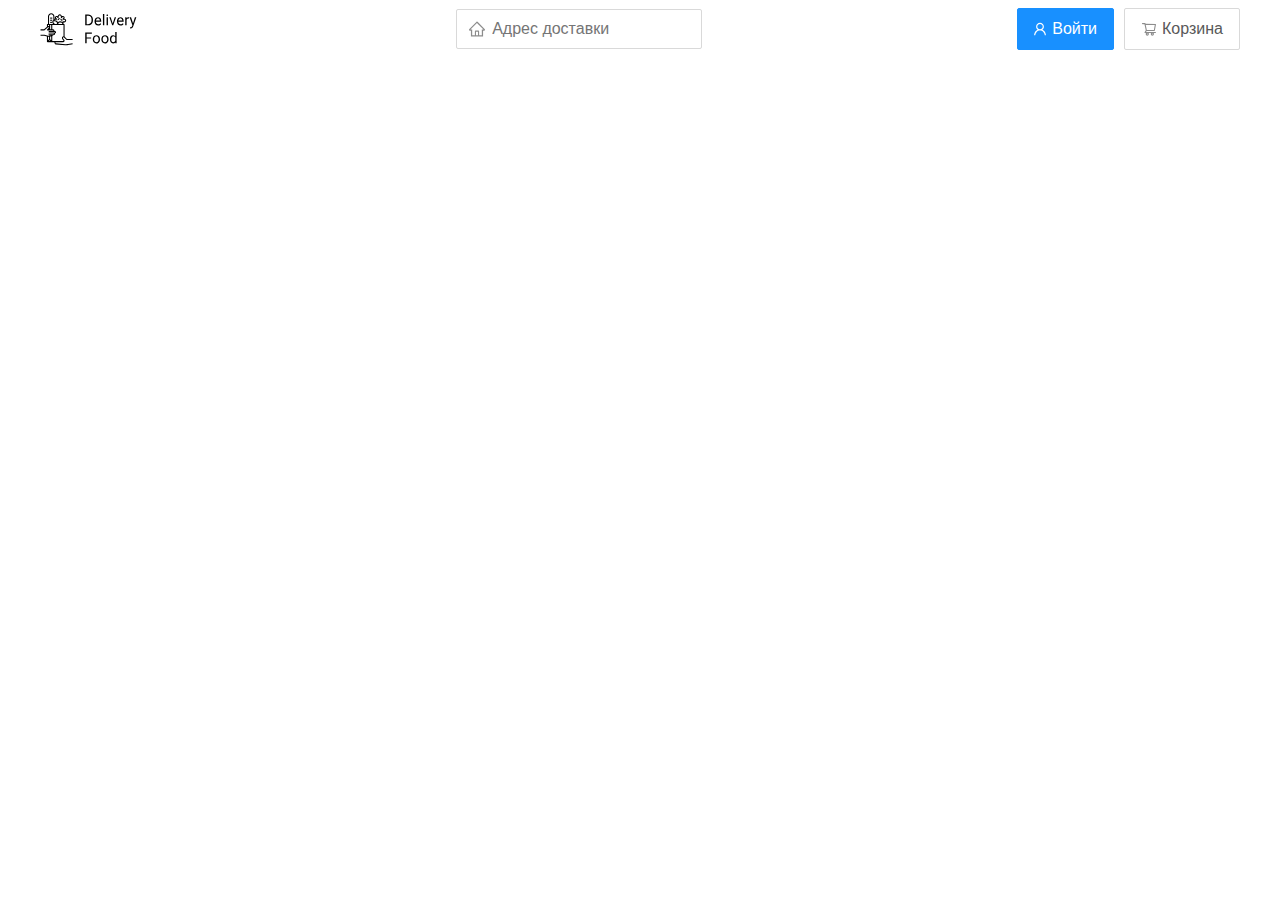
==== index.html @ b2c85dfb "Initial commit" ====
<!DOCTYPE html>
<html lang="en">
  <head>
    <meta charset="UTF-8" />
    <meta name="viewport" content="width=device-width, initial-scale=1.0" />
    <link rel="stylesheet" href="css/style.css" />
    <title>MyDeliveryClub</title>
  </head>
  <body>
    <div class="container">
      <header class="header">
        <img src="img/logo.svg" alt="logo" />
        <input
          type="text"
          class="input search-input"
          placeholder="Адрес доставки"
        />
        <div class="buttons">
          <button class="button button-primary">
            <img src="img/user.svg" alt="user" class="button-icon" />
            <span class="button-text">Войти</span>
          </button>
          <button class="button button-cart">
            <img src="img/cart.svg" alt="cart" class="button-icon" />
            <span class="button-text">Корзина</span>
          </button>
        </div>
      </header>
    </div>
  </body>
</html>
---- css/style.css ----
* {
  box-sizing: border-box;
}
.container {
  max-width: 1200px;
  margin: auto;
}

.header {
  display: flex;
  align-items: center;
  justify-content: space-between;
}

.search-input {
  background: #ffffff;
  border: 1px solid #d9d9d9;
  border-radius: 2px;
  height: 40px;
  /*flex: 0.9;*/
  font-size: 16px;
  line-height: 24px;
  background-image: url(../img/home.svg);
  background-repeat: no-repeat;
  background-position: left 11px center;
  padding-left: 35px;
}

.buttons {
  display: flex;
  align-items: center;
}

.button {
  display: flex;
  align-items: center;
  border-radius: 2px;
  padding: 8px 16px;
  box-shadow: 0px 0px 2px rgba(0, 0, 0, 0.0015);
  font-size: 16px;
  line-height: 24px;
}

.button-primary {
  background: #1890ff;
  border: 1px solid #1890ff;
  color: #ffffff;
  margin-right: 10px;
}

.button-cart {
  color: #595959;
  border: 1px solid #d9d9d9;
  background-color: #fff;
}

.button-icon {
  padding-right: 6px;
}
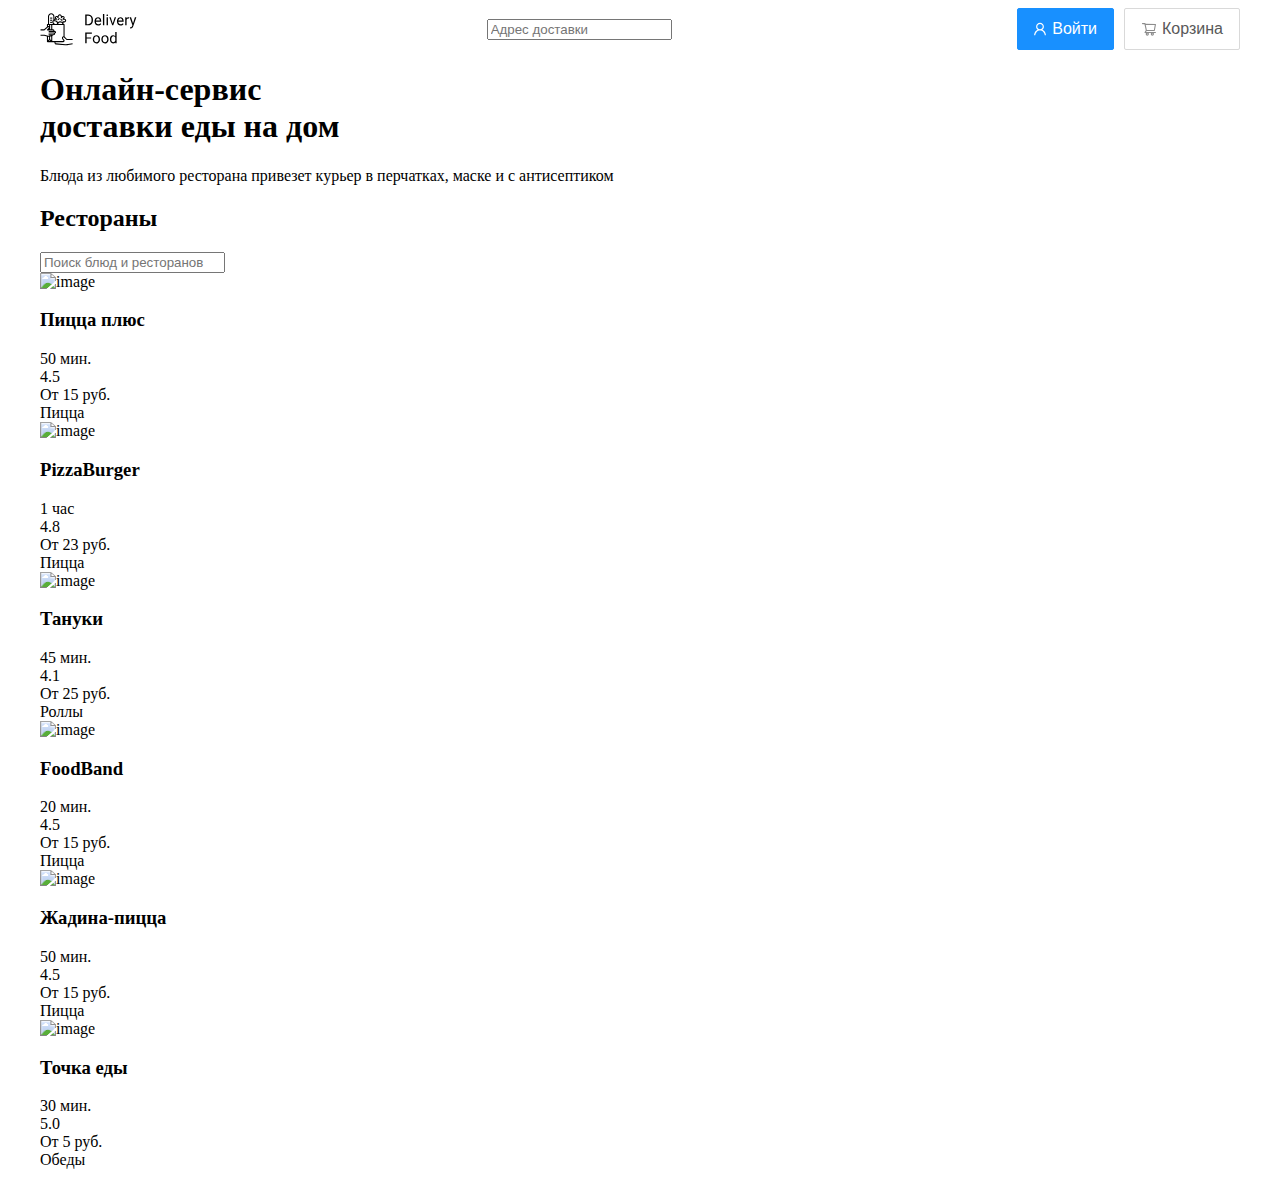
==== commit b7b44280: "Сверстаны карточки" ====
--- a/index.html
+++ b/index.html
@@ -3,6 +3,11 @@
   <head>
     <meta charset="UTF-8" />
     <meta name="viewport" content="width=device-width, initial-scale=1.0" />
+    <link rel="stylesheet" href="css/normalize.css" />
+    <link
+      href="https://fonts.googleapis.com/css?family=Roboto:400,700&display=swap&subset=cyrillic"
+      rel="stylesheet"
+    />
     <link rel="stylesheet" href="css/style.css" />
     <title>MyDeliveryClub</title>
   </head>
@@ -12,7 +17,7 @@
         <img src="img/logo.svg" alt="logo" />
         <input
           type="text"
-          class="input search-input"
+          class="input input-adress"
           placeholder="Адрес доставки"
         />
         <div class="buttons">
@@ -26,6 +31,112 @@
           </button>
         </div>
       </header>
+      <section class="promo">
+        <h1 class="promo-title">
+          Онлайн-сервис <br />
+          доставки еды на дом
+        </h1>
+        <p class="promo-text">
+          Блюда из любимого ресторана привезет курьер в перчатках, маске и с
+          антисептиком
+        </p>
+      </section>
+      <section class="restaurants">
+        <div class="section-heading">
+          <h2 class="section-title">Рестораны</h2>
+          <input
+            type="text"
+            class="input input-search"
+            placeholder="Поиск блюд и ресторанов"
+          />
+        </div>
+        <div class="cards">
+          <div class="card">
+            <img src="img/image.jpg" alt="image" class="card-image" />
+            <div class="card-text">
+              <div class="card-heading">
+                <h3 class="card-title">Пицца плюс</h3>
+                <span class="card-tag tag">50 мин.</span>
+              </div>
+              <div class="card-info">
+                <div class="rating">4.5</div>
+                <div class="price">От 15 руб.</div>
+                <div class="category">Пицца</div>
+              </div>
+            </div>
+          </div>
+          <div class="card">
+            <img src="img/pizzaburger.jpg" alt="image" class="card-image" />
+            <div class="card-text">
+              <div class="card-heading">
+                <h3 class="card-title">PizzaBurger</h3>
+                <span class="card-tag tag">1 час</span>
+              </div>
+              <div class="card-info">
+                <div class="rating">4.8</div>
+                <div class="price">От 23 руб.</div>
+                <div class="category">Пицца</div>
+              </div>
+            </div>
+          </div>
+          <div class="card">
+            <img src="img/tanuki.jpg" alt="image" class="card-image" />
+            <div class="card-text">
+              <div class="card-heading">
+                <h3 class="card-title">Тануки</h3>
+                <span class="card-tag tag">45 мин.</span>
+              </div>
+              <div class="card-info">
+                <div class="rating">4.1</div>
+                <div class="price">От 25 руб.</div>
+                <div class="category">Роллы</div>
+              </div>
+            </div>
+          </div>
+          <div class="card">
+            <img src="img/foodband.jpg" alt="image" class="card-image" />
+            <div class="card-text">
+              <div class="card-heading">
+                <h3 class="card-title">FoodBand</h3>
+                <span class="card-tag tag">20 мин.</span>
+              </div>
+              <div class="card-info">
+                <div class="rating">4.5</div>
+                <div class="price">От 15 руб.</div>
+                <div class="category">Пицца</div>
+              </div>
+            </div>
+          </div>
+          <div class="card">
+            <img src="img/jadina.jpg" alt="image" class="card-image" />
+            <div class="card-text">
+              <div class="card-heading">
+                <h3 class="card-title">Жадина-пицца</h3>
+                <span class="card-tag tag">50 мин.</span>
+              </div>
+              <div class="card-info">
+                <div class="rating">4.5</div>
+                <div class="price">От 15 руб.</div>
+                <div class="category">Пицца</div>
+              </div>
+            </div>
+          </div>
+          <div class="card">
+            <img src="img/tochka.jpg" alt="image" class="card-image" />
+            <div class="card-text">
+              <div class="card-heading">
+                <h3 class="card-title">Точка еды</h3>
+                <span class="card-tag tag">30 мин.</span>
+              </div>
+              <div class="card-info">
+                <div class="rating">5.0</div>
+                <div class="price">От 5 руб.</div>
+                <div class="category">Обеды</div>
+              </div>
+            </div>
+          </div>
+        </div>
+      </section>
     </div>
   </body>
 </html>
--- a/css/style.css
+++ b/css/style.css
@@ -17,7 +17,7 @@
   border: 1px solid #d9d9d9;
   border-radius: 2px;
   height: 40px;
-  /*flex: 0.9;*/
+  flex: 0.9;
   font-size: 16px;
   line-height: 24px;
   background-image: url(../img/home.svg);
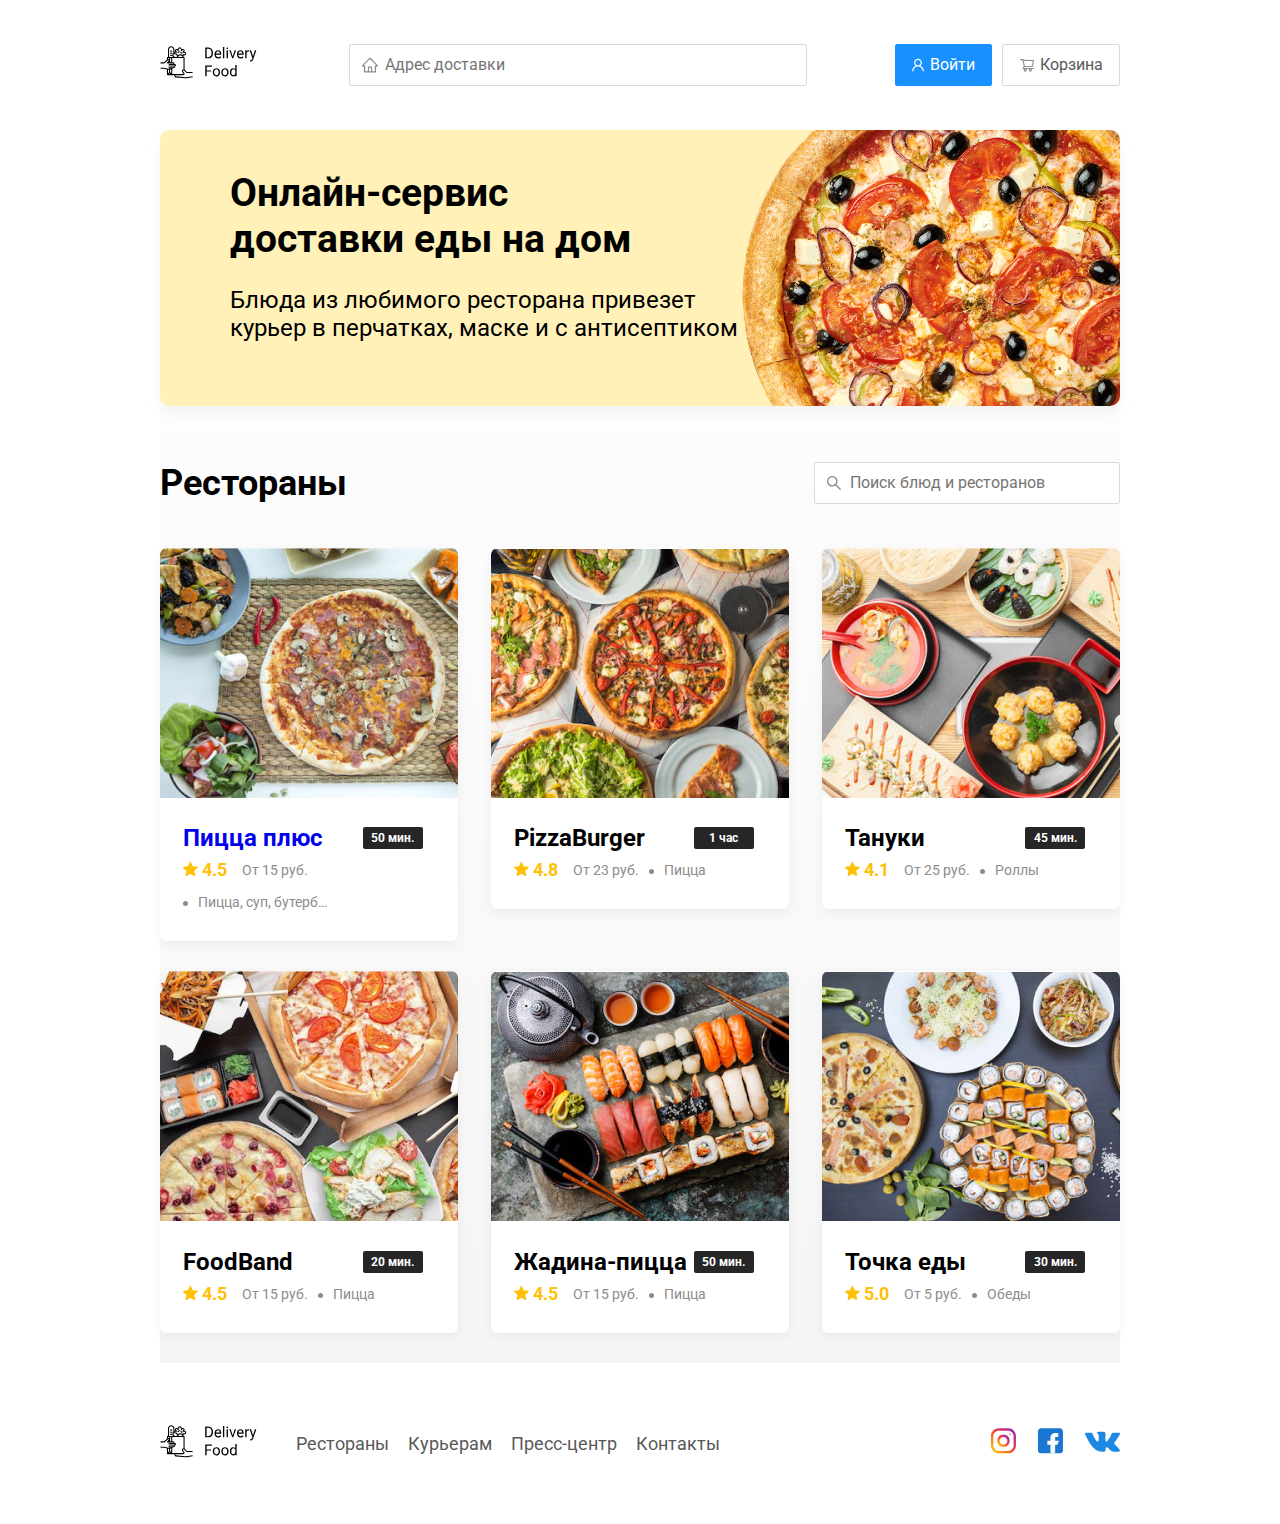
==== commit db911bac: "todoes" ====
--- a/index.html
+++ b/index.html
@@ -14,7 +14,9 @@
   <body>
     <div class="container">
       <header class="header">
-        <img src="img/logo.svg" alt="logo" />
+        <a href="index.html">
+          <img src="img/logo.svg" alt="logo" />
+        </a>
         <input
           type="text"
           class="input input-adress"
@@ -31,112 +33,143 @@
           </button>
         </div>
       </header>
-      <section class="promo">
-        <h1 class="promo-title">
-          Онлайн-сервис <br />
-          доставки еды на дом
-        </h1>
-        <p class="promo-text">
-          Блюда из любимого ресторана привезет курьер в перчатках, маске и с
-          антисептиком
-        </p>
-      </section>
-      <section class="restaurants">
-        <div class="section-heading">
-          <h2 class="section-title">Рестораны</h2>
-          <input
-            type="text"
-            class="input input-search"
-            placeholder="Поиск блюд и ресторанов"
-          />
-        </div>
-        <div class="cards">
-          <div class="card">
-            <img src="img/image.jpg" alt="image" class="card-image" />
-            <div class="card-text">
-              <div class="card-heading">
-                <h3 class="card-title">Пицца плюс</h3>
-                <span class="card-tag tag">50 мин.</span>
+      <main class="main">
+        <div class="container">
+          <section class="promo">
+            <h1 class="promo-title">
+              Онлайн-сервис <br />
+              доставки еды на дом
+            </h1>
+            <p class="promo-text">
+              Блюда из любимого ресторана привезет курьер в перчатках, маске и с
+              антисептиком
+            </p>
+          </section>
+          <section class="restaurants">
+            <div class="section-heading">
+              <h2 class="section-title">Рестораны</h2>
+              <input
+                type="text"
+                class="input input-search"
+                placeholder="Поиск блюд и ресторанов"
+              />
+            </div>
+            <div class="cards">
+              <a href="restaurant.html" class="card">
+                <img src="img/image.jpg" alt="image" class="card-image" />
+                <div class="card-text">
+                  <div class="card-heading">
+                    <h3 class="card-title">Пицца плюс</h3>
+                    <span class="card-tag tag">50 мин.</span>
+                  </div>
+                  <div class="card-info">
+                    <div class="rating">4.5</div>
+                    <div class="price">От 15 руб.</div>
+                    <div class="category">Пицца, суп, бутерброды, роллы</div>
+                  </div>
+                </div>
+              </a>
+              <div class="card">
+                <img src="img/pizzaburger.jpg" alt="image" class="card-image" />
+                <div class="card-text">
+                  <div class="card-heading">
+                    <h3 class="card-title">PizzaBurger</h3>
+                    <span class="card-tag tag">1 час</span>
+                  </div>
+                  <div class="card-info">
+                    <div class="rating">4.8</div>
+                    <div class="price">От 23 руб.</div>
+                    <div class="category">Пицца</div>
+                  </div>
+                </div>
               </div>
-              <div class="card-info">
-                <div class="rating">4.5</div>
-                <div class="price">От 15 руб.</div>
-                <div class="category">Пицца</div>
+              <div class="card">
+                <img src="img/tanuki.jpg" alt="image" class="card-image" />
+                <div class="card-text">
+                  <div class="card-heading">
+                    <h3 class="card-title">Тануки</h3>
+                    <span class="card-tag tag">45 мин.</span>
+                  </div>
+                  <div class="card-info">
+                    <div class="rating">4.1</div>
+                    <div class="price">От 25 руб.</div>
+                    <div class="category">Роллы</div>
+                  </div>
+                </div>
+              </div>
+              <div class="card">
+                <img src="img/foodband.jpg" alt="image" class="card-image" />
+                <div class="card-text">
+                  <div class="card-heading">
+                    <h3 class="card-title">FoodBand</h3>
+                    <span class="card-tag tag">20 мин.</span>
+                  </div>
+                  <div class="card-info">
+                    <div class="rating">4.5</div>
+                    <div class="price">От 15 руб.</div>
+                    <div class="category">Пицца</div>
+                  </div>
+                </div>
+              </div>
+              <div class="card">
+                <img src="img/jadina.jpg" alt="image" class="card-image" />
+                <div class="card-text">
+                  <div class="card-heading">
+                    <h3 class="card-title">Жадина-пицца</h3>
+                    <span class="card-tag tag">50 мин.</span>
+                  </div>
+                  <div class="card-info">
+                    <div class="rating">4.5</div>
+                    <div class="price">От 15 руб.</div>
+                    <div class="category">Пицца</div>
+                  </div>
+                </div>
+              </div>
+              <div class="card">
+                <img src="img/tochka.jpg" alt="image" class="card-image" />
+                <div class="card-text">
+                  <div class="card-heading">
+                    <h3 class="card-title">Точка еды</h3>
+                    <span class="card-tag tag">30 мин.</span>
+                  </div>
+                  <div class="card-info">
+                    <div class="rating">5.0</div>
+                    <div class="price">От 5 руб.</div>
+                    <div class="category">Обеды</div>
+                  </div>
+                </div>
               </div>
             </div>
-          </div>
-          <div class="card">
-            <img src="img/pizzaburger.jpg" alt="image" class="card-image" />
-            <div class="card-text">
-              <div class="card-heading">
-                <h3 class="card-title">PizzaBurger</h3>
-                <span class="card-tag tag">1 час</span>
-              </div>
-              <div class="card-info">
-                <div class="rating">4.8</div>
-                <div class="price">От 23 руб.</div>
-                <div class="category">Пицца</div>
-              </div>
-            </div>
-          </div>
-          <div class="card">
-            <img src="img/tanuki.jpg" alt="image" class="card-image" />
-            <div class="card-text">
-              <div class="card-heading">
-                <h3 class="card-title">Тануки</h3>
-                <span class="card-tag tag">45 мин.</span>
-              </div>
-              <div class="card-info">
-                <div class="rating">4.1</div>
-                <div class="price">От 25 руб.</div>
-                <div class="category">Роллы</div>
-              </div>
-            </div>
-          </div>
-          <div class="card">
-            <img src="img/foodband.jpg" alt="image" class="card-image" />
-            <div class="card-text">
-              <div class="card-heading">
-                <h3 class="card-title">FoodBand</h3>
-                <span class="card-tag tag">20 мин.</span>
-              </div>
-              <div class="card-info">
-                <div class="rating">4.5</div>
-                <div class="price">От 15 руб.</div>
-                <div class="category">Пицца</div>
-              </div>
-            </div>
-          </div>
-          <div class="card">
-            <img src="img/jadina.jpg" alt="image" class="card-image" />
-            <div class="card-text">
-              <div class="card-heading">
-                <h3 class="card-title">Жадина-пицца</h3>
-                <span class="card-tag tag">50 мин.</span>
-              </div>
-              <div class="card-info">
-                <div class="rating">4.5</div>
-                <div class="price">От 15 руб.</div>
-                <div class="category">Пицца</div>
-              </div>
-            </div>
-          </div>
-          <div class="card">
-            <img src="img/tochka.jpg" alt="image" class="card-image" />
-            <div class="card-text">
-              <div class="card-heading">
-                <h3 class="card-title">Точка еды</h3>
-                <span class="card-tag tag">30 мин.</span>
-              </div>
-              <div class="card-info">
-                <div class="rating">5.0</div>
-                <div class="price">От 5 руб.</div>
-                <div class="category">Обеды</div>
-              </div>
+          </section>
+        </div>
+      </main>
+      <footer class="footer">
+        <div class="container">
+          <div class="footer-block">
+            <a href="index.html">
+              <img src="img/logo.svg" alt="logo" class="logo footer-logo" />
+            </a>
+
+            <nav class="footer-nav">
+              <a href="#" class="footer-link">Рестораны</a>
+              <a href="#" class="footer-link">Курьерам</a>
+              <a href="#" class="footer-link">Пресс-центр</a>
+              <a href="#" class="footer-link">Контакты</a>
+            </nav>
+            <div class="social-links">
+              <a href="#" class="social-link"
+                ><img src="img/social-instagram.svg" alt="instagram"
+              /></a>
+              <a href="#" class="social-link"
+                ><img src="img/social-facebook.svg" alt="facebook"
+              /></a>
+              <a href="#" class="social-link"
+                ><img src="img/social-vk.svg" alt="vk"
+              /></a>
             </div>
           </div>
         </div>
-      </section>
+      </footer>
     </div>
   </body>
 </html>
--- a/css/style.css
+++ b/css/style.css
@@ -1,5 +1,9 @@
 * {
   box-sizing: border-box;
+}
+body {
+  font-family: "Roboto", sans-serif;
+  margin-top: 44px;
 }
 .container {
   max-width: 1200px;
@@ -7,25 +11,32 @@
 }
 
 .header {
+  margin-bottom: 44px;
   display: flex;
   align-items: center;
   justify-content: space-between;
 }
-
-.search-input {
+.input {
   background: #ffffff;
   border: 1px solid #d9d9d9;
   border-radius: 2px;
-  height: 40px;
-  flex: 0.9;
+  padding: 8px;
   font-size: 16px;
   line-height: 24px;
-  background-image: url(../img/home.svg);
   background-repeat: no-repeat;
   background-position: left 11px center;
   padding-left: 35px;
 }
-
+.input-adress {
+  flex: 0.7;
+  background-image: url(../img/home.svg);
+}
+
+.input-search {
+  width: 306px;
+  background-image: url(../img/search.svg);
+  margin-left: auto;
+}
 .buttons {
   display: flex;
   align-items: center;
@@ -57,3 +68,305 @@
 .button-icon {
   padding-right: 6px;
 }
+.main {
+  background: linear-gradient(
+    180deg,
+    rgba(245, 245, 245, 0) 1.04%,
+    #f5f5f5 100%
+  );
+  margin: 0;
+}
+.promo {
+  box-shadow: 0px 7px 12px rgba(158, 158, 163, 0.1);
+  background: #fff1b8 url(../img/promo-image.jpeg) no-repeat top -70px right -200px /700px;
+  border-radius: 10px;
+  padding: 40px 70px;
+  margin-bottom: 56px;
+}
+
+.promo-text {
+  max-width: 540px;
+  font-size: 24px;
+  line-height: 28px;
+}
+
+.promo-title {
+  font-weight: bold;
+  font-size: 39px;
+  line-height: 46px;
+  margin: 0;
+}
+
+.section-heading {
+  display: flex;
+  align-items: center;
+  align-items: center;
+}
+.section-title {
+  font-weight: bold;
+  font-size: 36px;
+  line-height: 42px;
+  margin: 0;
+  margin-right: 30px;
+}
+
+.cards {
+  display: flex;
+  margin-top: 44px;
+  flex-wrap: wrap;
+  align-items: flex-start;
+  justify-content: space-between;
+}
+.card {
+  background: #ffffff;
+  box-shadow: 0px 4px 12px rgba(0, 0, 0, 0.05);
+  border-radius: 7px;
+  overflow: hidden;
+  margin-bottom: 30px;
+  flex-basis: 31%;
+  text-decoration: none;
+}
+
+.card-image {
+  width: 384px;
+  height: 250px;
+  object-fit: cover;
+}
+
+.card-text {
+  padding: 20px 35px 23px 23px;
+}
+.card-text-notoppadding {
+  padding-top: 0;
+}
+
+.card-heading {
+  display: flex;
+  justify-content: space-between;
+  align-items: center;
+}
+
+.card-title {
+  font-weight: bold;
+  font-size: 24px;
+  line-height: 32px;
+  margin: 0;
+}
+
+.card-title-reg {
+  font-weight: 200;
+}
+
+.card-buttons {
+  margin-top: 24px;
+  display: flex;
+  align-items: center;
+}
+
+.button-card-text {
+  margin-right: 10px;
+}
+
+.card-price-bold {
+  margin-left: 30px;
+  font-weight: bold;
+  font-size: 20px;
+  line-height: 32px;
+}
+
+.ingredients {
+  line-height: 21px;
+  font-size: 18px;
+  color: #8c8c8c;
+}
+.card-tag {
+  width: 60px;
+  text-align: center;
+  font-weight: bold;
+  padding: 1px 8px;
+  color: #fff;
+  font-size: 12px;
+  line-height: 20px;
+  background: #262626;
+  border-radius: 2px;
+}
+
+.card-info {
+  display: flex;
+  align-items: center;
+  flex-wrap: wrap;
+}
+
+.rating {
+  font-weight: bold;
+  font-size: 18px;
+  line-height: 32px;
+  margin-right: 26px;
+  color: #ffc107;
+}
+.rating::before {
+  content: url(../img/star.svg);
+  margin-right: 4px;
+}
+
+.price,
+.category {
+  font-size: 18px;
+  line-height: 32px;
+  color: #8c8c8c;
+}
+.category {
+  text-overflow: ellipsis;
+  overflow: hidden;
+  white-space: nowrap;
+  max-width: 150px;
+}
+
+.price {
+  margin-right: 10px;
+}
+
+.category::before {
+  content: "";
+  color: #8c8c8c;
+  width: 5px;
+  height: 5px;
+  background: #8c8c8c;
+  display: inline-block;
+  margin-right: 10px;
+  vertical-align: middle;
+  border-radius: 50%;
+}
+
+.footer {
+  padding: 60px 0;
+}
+
+.footer-block {
+  display: flex;
+  align-items: center;
+  justify-content: space-between;
+}
+.footer-nav {
+  margin-right: auto;
+  margin-left: 35px;
+}
+
+.footer-link {
+  display: inline-block;
+  font-size: 18px;
+  line-height: 21px;
+  color: #595959;
+  text-decoration: none;
+}
+
+.footer-link:not(:last-child) {
+  margin-right: 15px;
+}
+
+.social-links {
+  display: flex;
+  align-items: center;
+}
+.social-link:not(:last-child) {
+  margin-right: 21px;
+}
+
+@media (max-width: 1366px) {
+  .container {
+    max-width: 960px;
+  }
+  .promo {
+    background-size: 700px;
+  }
+  .rating {
+    margin-right: 15px;
+  }
+  .category,
+  .price {
+    font-size: 14px;
+  }
+}
+
+@media (max-width: 992px) {
+  .container {
+    max-width: 750px;
+  }
+  .promo {
+    padding: 50px;
+    background-size: 550px;
+    background-position: center right -250px;
+  }
+  .promo-text {
+    font-size: 18px;
+    max-width: 450px;
+  }
+  .card-text {
+    padding: 10px;
+  }
+  .card-tag {
+    padding: 1px 4px;
+  }
+  .card {
+    flex-basis: 49%;
+  }
+  .footer-link {
+    font-size: 16px;
+  }
+}
+
+@media (max-width: 768px) {
+  .container {
+    max-width: 620px;
+  }
+  .footer-link {
+    font-size: 14px;
+  }
+  .footer-link:not(:last-child) {
+    margin-right: 10px;
+  }
+  .promo {
+    padding: 30px 50px;
+    background-size: 330px;
+    background-position: center right -120px;
+  }
+  .promo-text {
+    font-size: 18px;
+    max-width: 400px;
+  }
+}
+
+@media (max-width: 578px) {
+  .container {
+    max-width: 90%;
+  }
+  .header {
+    flex-wrap: wrap;
+  }
+  .input-adress {
+    order: 5;
+    margin-top: 15px;
+    flex: 1;
+  }
+  .promo-title {
+    line-height: 32px;
+    font-size: 32px;
+  }
+  .promo-text {
+    font-size: 16px;
+  }
+  .promo {
+    margin: 10px 10px;
+    background-image: none;
+    padding: 20px;
+  }
+  .section-title {
+    font-size: 24px;
+  }
+  .card {
+    flex-basis: 100%;
+  }
+  .card-image {
+    width: 100%;
+  }
+}
